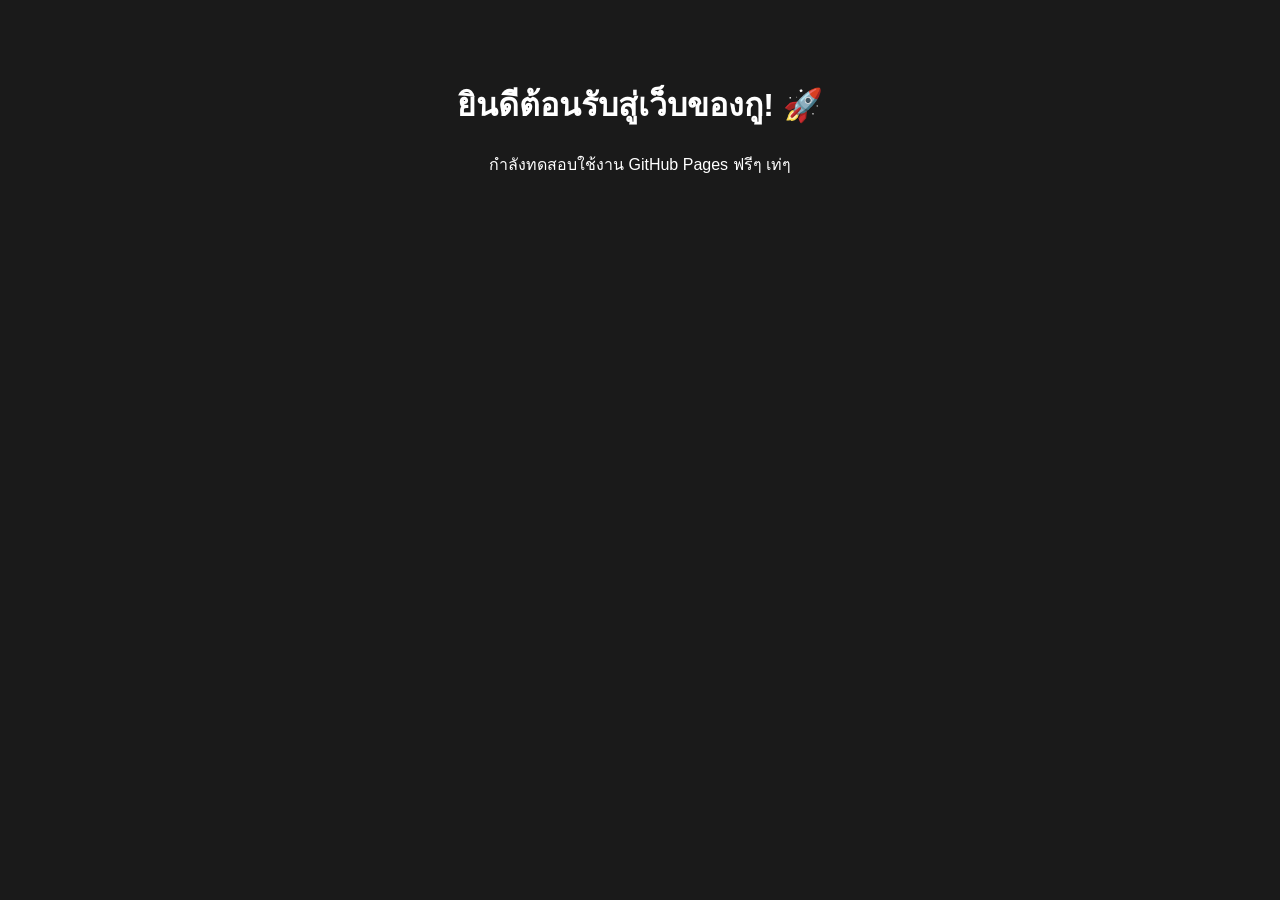
==== index.html @ d581c326 "Create index.html test" ====
<!DOCTYPE html>
<html lang="th">
<head>
    <meta charset="UTF-8">
    <title>เว็บของ vectoriasvg</title>
</head>
<body style="background-color: #1a1a1a; color: white; text-align: center; padding-top: 50px; font-family: sans-serif;">
    <h1>ยินดีต้อนรับสู่เว็บของกู! 🚀</h1>
    <p>กำลังทดสอบใช้งาน GitHub Pages ฟรีๆ เท่ๆ</p>
</body>
</html>
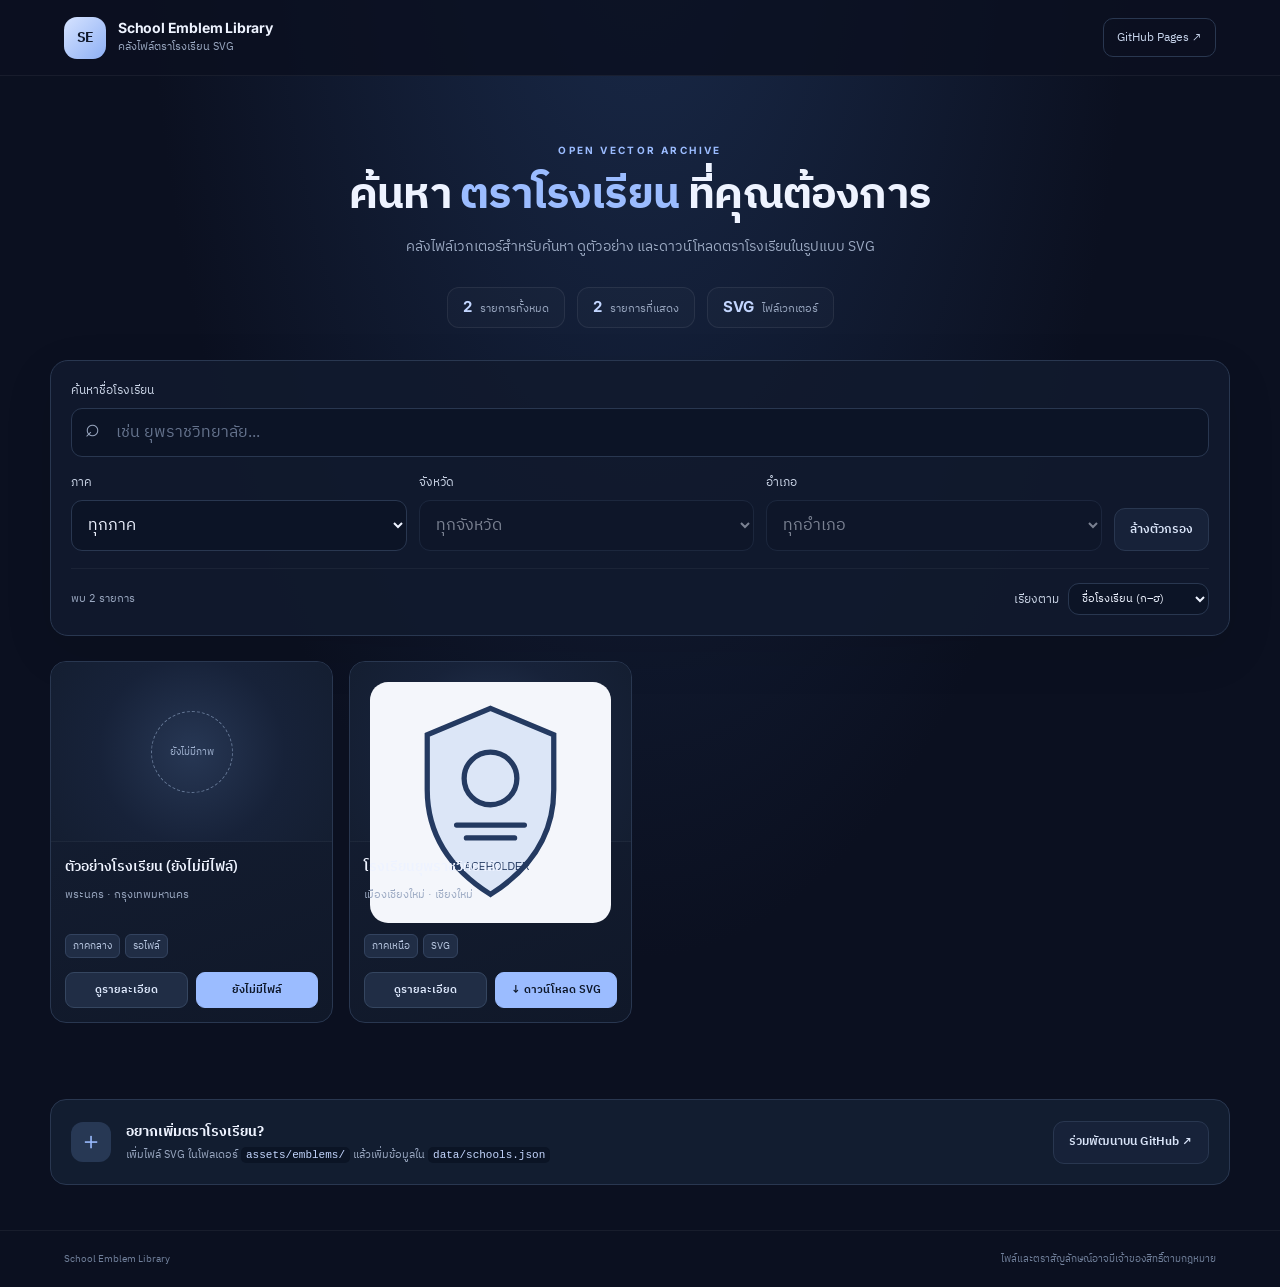
==== commit ddb7cd4f: "Add files via upload" ====
--- a/index.html
+++ b/index.html
@@ -1,11 +1,100 @@
-<!DOCTYPE html>
+<!doctype html>
 <html lang="th">
 <head>
-    <meta charset="UTF-8">
-    <title>เว็บของ vectoriasvg</title>
+  <meta charset="utf-8">
+  <meta name="viewport" content="width=device-width, initial-scale=1">
+  <meta name="theme-color" content="#0b1020">
+  <meta name="description" content="คลังดาวน์โหลดไฟล์ SVG ตราโรงเรียน ค้นหาและกรองตามภาค จังหวัด และอำเภอ">
+  <title>School Emblem Library — คลังตราโรงเรียน SVG</title>
+  <link rel="stylesheet" href="styles.css">
+  <script src="app.js" defer></script>
 </head>
-<body style="background-color: #1a1a1a; color: white; text-align: center; padding-top: 50px; font-family: sans-serif;">
-    <h1>ยินดีต้อนรับสู่เว็บของกู! 🚀</h1>
-    <p>กำลังทดสอบใช้งาน GitHub Pages ฟรีๆ เท่ๆ</p>
+<body>
+  <header class="topbar">
+    <a class="brand" href="./" aria-label="หน้าหลัก School Emblem Library">
+      <span class="brand-mark" aria-hidden="true">SE</span>
+      <span><strong>School Emblem Library</strong><small>คลังไฟล์ตราโรงเรียน SVG</small></span>
+    </a>
+    <a class="github-link" href="https://github.com/" target="_blank" rel="noreferrer">GitHub Pages ↗</a>
+  </header>
+
+  <main class="container">
+    <section class="hero">
+      <p class="eyebrow">OPEN VECTOR ARCHIVE</p>
+      <h1>ค้นหา <span>ตราโรงเรียน</span> ที่คุณต้องการ</h1>
+      <p class="hero-copy">คลังไฟล์เวกเตอร์สำหรับค้นหา ดูตัวอย่าง และดาวน์โหลดตราโรงเรียนในรูปแบบ SVG</p>
+      <div class="stats" aria-live="polite">
+        <div><strong id="total-count">0</strong><span>รายการทั้งหมด</span></div>
+        <div><strong id="shown-count">0</strong><span>รายการที่แสดง</span></div>
+        <div><strong>SVG</strong><span>ไฟล์เวกเตอร์</span></div>
+      </div>
+    </section>
+
+    <section class="filters" aria-label="ค้นหาและกรองตราโรงเรียน">
+      <div class="search-wrap">
+        <label for="search-input">ค้นหาชื่อโรงเรียน</label>
+        <div class="search-field">
+          <span aria-hidden="true">⌕</span>
+          <input id="search-input" type="search" placeholder="เช่น ยุพราชวิทยาลัย..." autocomplete="off">
+          <button id="clear-search" class="clear-search" type="button" aria-label="ล้างคำค้นหา" hidden>×</button>
+        </div>
+      </div>
+      <div class="filter-grid">
+        <div class="field">
+          <label for="region-filter">ภาค</label>
+          <select id="region-filter"><option value="">ทุกภาค</option></select>
+        </div>
+        <div class="field">
+          <label for="province-filter">จังหวัด</label>
+          <select id="province-filter" disabled><option value="">ทุกจังหวัด</option></select>
+        </div>
+        <div class="field">
+          <label for="district-filter">อำเภอ</label>
+          <select id="district-filter" disabled><option value="">ทุกอำเภอ</option></select>
+        </div>
+        <button id="reset-filters" class="reset-button" type="button">ล้างตัวกรอง</button>
+      </div>
+      <div class="filter-foot">
+        <span id="result-summary">กำลังโหลดข้อมูล…</span>
+        <label class="sort-control" for="sort-filter">เรียงตาม
+          <select id="sort-filter">
+            <option value="name">ชื่อโรงเรียน (ก–ฮ)</option>
+            <option value="province">จังหวัด</option>
+            <option value="newest">เพิ่มล่าสุด</option>
+          </select>
+        </label>
+      </div>
+    </section>
+
+    <section class="results-section">
+      <div id="school-grid" class="school-grid" aria-live="polite"></div>
+      <div id="empty-state" class="empty-state" hidden>
+        <div class="empty-icon" aria-hidden="true">⌕</div>
+        <h2>ไม่พบตราโรงเรียน</h2>
+        <p>ลองเปลี่ยนคำค้นหาหรือเลือกตัวกรองอื่น</p>
+        <button id="empty-reset" class="primary-button" type="button">แสดงทั้งหมด</button>
+      </div>
+      <div class="load-more-wrap"><button id="load-more" class="secondary-button" type="button" hidden>แสดงเพิ่มเติม</button></div>
+    </section>
+
+    <section class="contribute">
+      <div class="contribute-icon" aria-hidden="true">＋</div>
+      <div>
+        <h2>อยากเพิ่มตราโรงเรียน?</h2>
+        <p>เพิ่มไฟล์ SVG ในโฟลเดอร์ <code>assets/emblems/</code> แล้วเพิ่มข้อมูลใน <code>data/schools.json</code></p>
+      </div>
+      <a href="https://github.com/" target="_blank" rel="noreferrer" class="secondary-button">ร่วมพัฒนาบน GitHub ↗</a>
+    </section>
+  </main>
+
+  <footer class="footer">
+    <span>School Emblem Library</span>
+    <span>ไฟล์และตราสัญลักษณ์อาจมีเจ้าของสิทธิ์ตามกฎหมาย</span>
+  </footer>
+
+  <dialog id="detail-dialog" class="detail-dialog">
+    <form method="dialog"><button class="dialog-close" aria-label="ปิดหน้าต่าง">×</button></form>
+    <div id="dialog-content"></div>
+  </dialog>
 </body>
 </html>
--- a/styles.css
+++ b/styles.css
@@ -0,0 +1,104 @@
+@import url('https://fonts.googleapis.com/css2?family=IBM+Plex+Sans+Thai:wght@400;500;600;700&family=Inter:wght@400;500;600;700&display=swap');
+
+:root {
+  color-scheme: dark;
+  --bg: #0b1020;
+  --surface: #111a2e;
+  --surface-2: #172239;
+  --surface-3: #202d47;
+  --border: #293750;
+  --text: #eef3ff;
+  --muted: #9ba9c2;
+  --accent: #9bbcff;
+  --accent-strong: #c3d6ff;
+  --success: #a7e3cb;
+  --radius: 18px;
+  font-family: "IBM Plex Sans Thai", Inter, system-ui, sans-serif;
+}
+* { box-sizing: border-box; }
+body { margin: 0; min-height: 100vh; background: radial-gradient(ellipse at 50% -15%, #1a2b4b 0, var(--bg) 55%); color: var(--text); }
+a { color: inherit; text-decoration: none; }
+button, input, select { font: inherit; }
+button, select { cursor: pointer; }
+button:focus-visible, input:focus-visible, select:focus-visible, a:focus-visible { outline: 2px solid var(--accent); outline-offset: 3px; }
+.topbar { height: 76px; padding: 0 clamp(18px, 5vw, 76px); display: flex; align-items: center; justify-content: space-between; border-bottom: 1px solid #ffffff0e; background: #0b1020d9; }
+.brand { display: flex; gap: 12px; align-items: center; }
+.brand-mark { display: grid; place-items: center; width: 42px; height: 42px; border-radius: 13px; color: #10182a; background: linear-gradient(135deg, #d6e3ff, #8eb0f5); font-size: 14px; font-weight: 800; letter-spacing: -1px; }
+.brand strong, .brand small { display: block; }
+.brand strong { font-family: Inter, sans-serif; font-size: 14px; letter-spacing: -.2px; }
+.brand small { color: var(--muted); font-size: 11px; margin-top: 2px; }
+.github-link { color: #c8d5ec; font-size: 12px; border: 1px solid var(--border); padding: 9px 13px; border-radius: 10px; }
+.github-link:hover { background: var(--surface-2); }
+.container { width: min(1180px, calc(100% - 36px)); margin: 0 auto; }
+.hero { padding: 58px 0 32px; text-align: center; }
+.eyebrow { color: var(--accent); font: 700 10px Inter, sans-serif; letter-spacing: 2.4px; }
+h1 { margin: 12px 0 10px; font-size: clamp(27px, 4vw, 43px); line-height: 1.3; letter-spacing: -.8px; }
+h1 span { color: var(--accent); }
+.hero-copy { margin: 0 auto; max-width: 580px; color: var(--muted); font-size: 14px; line-height: 1.8; }
+.stats { display: flex; justify-content: center; gap: 12px; margin-top: 28px; }
+.stats div { display: flex; align-items: baseline; gap: 8px; padding: 9px 15px; border: 1px solid #ffffff12; background: #ffffff05; border-radius: 12px; }
+.stats strong { font: 700 15px Inter, sans-serif; color: var(--accent-strong); }
+.stats span { color: var(--muted); font-size: 11px; }
+.filters { padding: 20px; background: #111a2ee8; border: 1px solid var(--border); border-radius: var(--radius); box-shadow: 0 16px 50px #00000018; }
+label { display: block; color: #cbd5e7; font-size: 12px; margin-bottom: 8px; }
+.search-wrap { max-width: 100%; }
+.search-field { position: relative; }
+.search-field > span { position: absolute; left: 14px; top: 8px; color: var(--muted); font-size: 25px; line-height: 1; }
+input, select { width: 100%; color: var(--text); background: #0c1426; border: 1px solid var(--border); border-radius: 11px; min-height: 43px; padding: 10px 12px; }
+.search-field input { padding-left: 44px; padding-right: 40px; }
+input::placeholder { color: #65738d; }
+input:hover, select:hover { border-color: #465a7c; }
+.clear-search { position: absolute; right: 9px; top: 6px; border: 0; background: transparent; color: var(--muted); font-size: 22px; }
+.filter-grid { display: grid; grid-template-columns: 1fr 1fr 1fr auto; gap: 12px; align-items: end; margin-top: 16px; }
+.field select { padding-right: 28px; }
+select:disabled { opacity: .48; cursor: not-allowed; }
+.reset-button, .secondary-button, .primary-button { min-height: 43px; padding: 10px 15px; border-radius: 11px; border: 1px solid var(--border); color: #d9e4f8; background: var(--surface-2); font-size: 12px; font-weight: 600; }
+.reset-button:hover, .secondary-button:hover { background: var(--surface-3); }
+.filter-foot { display: flex; justify-content: space-between; align-items: center; gap: 12px; border-top: 1px solid #ffffff0c; margin-top: 17px; padding-top: 14px; color: var(--muted); font-size: 11px; }
+.sort-control { display: flex; align-items: center; gap: 9px; margin: 0; white-space: nowrap; }
+.sort-control select { width: auto; min-height: 32px; padding: 5px 28px 5px 9px; font-size: 11px; }
+.results-section { padding: 25px 0 8px; }
+.school-grid { display: grid; grid-template-columns: repeat(4, minmax(0, 1fr)); gap: 16px; }
+.school-card { min-width: 0; overflow: hidden; background: linear-gradient(160deg, #151f34, #101829); border: 1px solid var(--border); border-radius: 16px; transition: transform .18s ease, border-color .18s ease, box-shadow .18s ease; }
+.school-card:hover { transform: translateY(-3px); border-color: #526a93; box-shadow: 0 12px 30px #00000024; }
+.emblem-preview { height: 180px; display: grid; place-items: center; padding: 20px; background: radial-gradient(circle, #273754 0, #172239 56%, #141e31 100%); border-bottom: 1px solid #ffffff0a; }
+.emblem-preview img { display: block; width: 100%; height: 100%; object-fit: contain; }
+.emblem-fallback { width: 82px; height: 82px; border: 1px dashed #657896; border-radius: 50%; display: grid; place-items: center; color: #9fb1cf; font-size: 10px; text-align: center; }
+.card-body { padding: 14px; }
+.school-name { font-size: 14px; font-weight: 600; line-height: 1.55; margin: 0 0 8px; overflow-wrap: anywhere; }
+.location { color: var(--muted); font-size: 11px; line-height: 1.7; min-height: 38px; }
+.tag-row { display: flex; flex-wrap: wrap; gap: 5px; margin-top: 10px; }
+.tag { border: 1px solid #33435f; background: #202d45; color: #b9c8e2; border-radius: 6px; padding: 3px 7px; font-size: 10px; }
+.card-actions { display: grid; grid-template-columns: 1fr 1fr; gap: 8px; padding: 0 14px 14px; }
+.card-actions a, .card-actions button { display: inline-flex; align-items: center; justify-content: center; min-height: 36px; border-radius: 9px; font-size: 11px; font-weight: 600; }
+.preview-button { background: #202d45; border: 1px solid #354660; color: #dce7fb; }
+.download-button { background: var(--accent); color: #0d1729; border: 1px solid var(--accent); }
+.preview-button:hover { background: #2b3b58; }
+.download-button:hover { background: #c0d4ff; }
+.empty-state { text-align: center; padding: 70px 15px; color: var(--muted); }
+.empty-state h2 { color: var(--text); font-size: 20px; margin: 12px 0 4px; }
+.empty-state p { font-size: 13px; }
+.empty-icon { font-size: 42px; color: var(--accent); }
+.primary-button { background: var(--accent); color: #10182a; border-color: var(--accent); }
+.load-more-wrap { display: flex; justify-content: center; padding: 25px 0 35px; }
+.contribute { display: flex; align-items: center; gap: 15px; padding: 20px; margin: 8px 0 45px; background: #121d30; border: 1px solid var(--border); border-radius: 16px; }
+.contribute-icon { flex: 0 0 40px; height: 40px; display: grid; place-items: center; border-radius: 12px; background: #273854; color: var(--accent); font-size: 24px; }
+.contribute div:nth-child(2) { flex: 1; }
+.contribute h2 { margin: 0 0 3px; font-size: 14px; }
+.contribute p { margin: 0; color: var(--muted); font-size: 11px; line-height: 1.7; }
+code { color: #c5d7ff; background: #0b1425; padding: 2px 5px; border-radius: 5px; }
+.footer { display: flex; justify-content: space-between; gap: 16px; padding: 20px clamp(18px, 5vw, 76px); border-top: 1px solid #ffffff0e; color: #71809b; font-size: 10px; }
+.detail-dialog { width: min(600px, calc(100% - 28px)); padding: 0; border: 1px solid var(--border); border-radius: 18px; color: var(--text); background: #111a2e; box-shadow: 0 25px 100px #0009; }
+.detail-dialog::backdrop { background: #050916cc; backdrop-filter: blur(5px); }
+.dialog-close { display: block; margin: 12px 12px 0 auto; width: 34px; height: 34px; border-radius: 9px; border: 1px solid var(--border); background: var(--surface-2); color: var(--text); font-size: 21px; }
+.dialog-inner { padding: 0 25px 25px; }
+.dialog-image { height: 280px; display: grid; place-items: center; padding: 20px; background: #172239; border-radius: 12px; }
+.dialog-image img { max-width: 100%; max-height: 100%; object-fit: contain; }
+.dialog-inner h2 { font-size: 20px; line-height: 1.5; }
+.dialog-inner p { color: var(--muted); font-size: 13px; }
+.dialog-download { display: inline-flex; padding: 10px 16px; border-radius: 9px; background: var(--accent); color: #10182a; font-size: 12px; font-weight: 700; }
+[hidden] { display: none !important; }
+@media (max-width: 980px) { .school-grid { grid-template-columns: repeat(3, minmax(0, 1fr)); } .emblem-preview { height: 165px; } }
+@media (max-width: 720px) { .hero { padding-top: 40px; } .filter-grid { grid-template-columns: 1fr 1fr; } .reset-button { width: 100%; } .school-grid { grid-template-columns: repeat(2, minmax(0, 1fr)); gap: 12px; } .emblem-preview { height: 145px; padding: 15px; } .card-body { padding: 11px; } .card-actions { padding: 0 11px 11px; } .contribute { align-items: flex-start; flex-wrap: wrap; } .contribute .secondary-button { margin-left: 55px; } }
+@media (max-width: 430px) { .topbar { height: 66px; } .brand strong { font-size: 12px; } .brand-mark { width: 36px; height: 36px; } .github-link { font-size: 10px; padding: 8px; } .container { width: calc(100% - 24px); } .stats { gap: 5px; } .stats div { padding: 8px; gap: 5px; flex-direction: column; align-items: center; } .stats span { font-size: 9px; } .filter-grid { grid-template-columns: 1fr; gap: 10px; } .filter-foot { align-items: flex-start; flex-direction: column; } .sort-control { width: 100%; justify-content: space-between; } .sort-control select { flex: 1; max-width: 190px; } .school-name { font-size: 12px; } .location { font-size: 10px; } .card-actions { grid-template-columns: 1fr; } .card-actions a, .card-actions button { min-height: 34px; } .footer { flex-direction: column; } }
+@media (prefers-reduced-motion: reduce) { *, *::before, *::after { transition: none !important; scroll-behavior: auto !important; } }
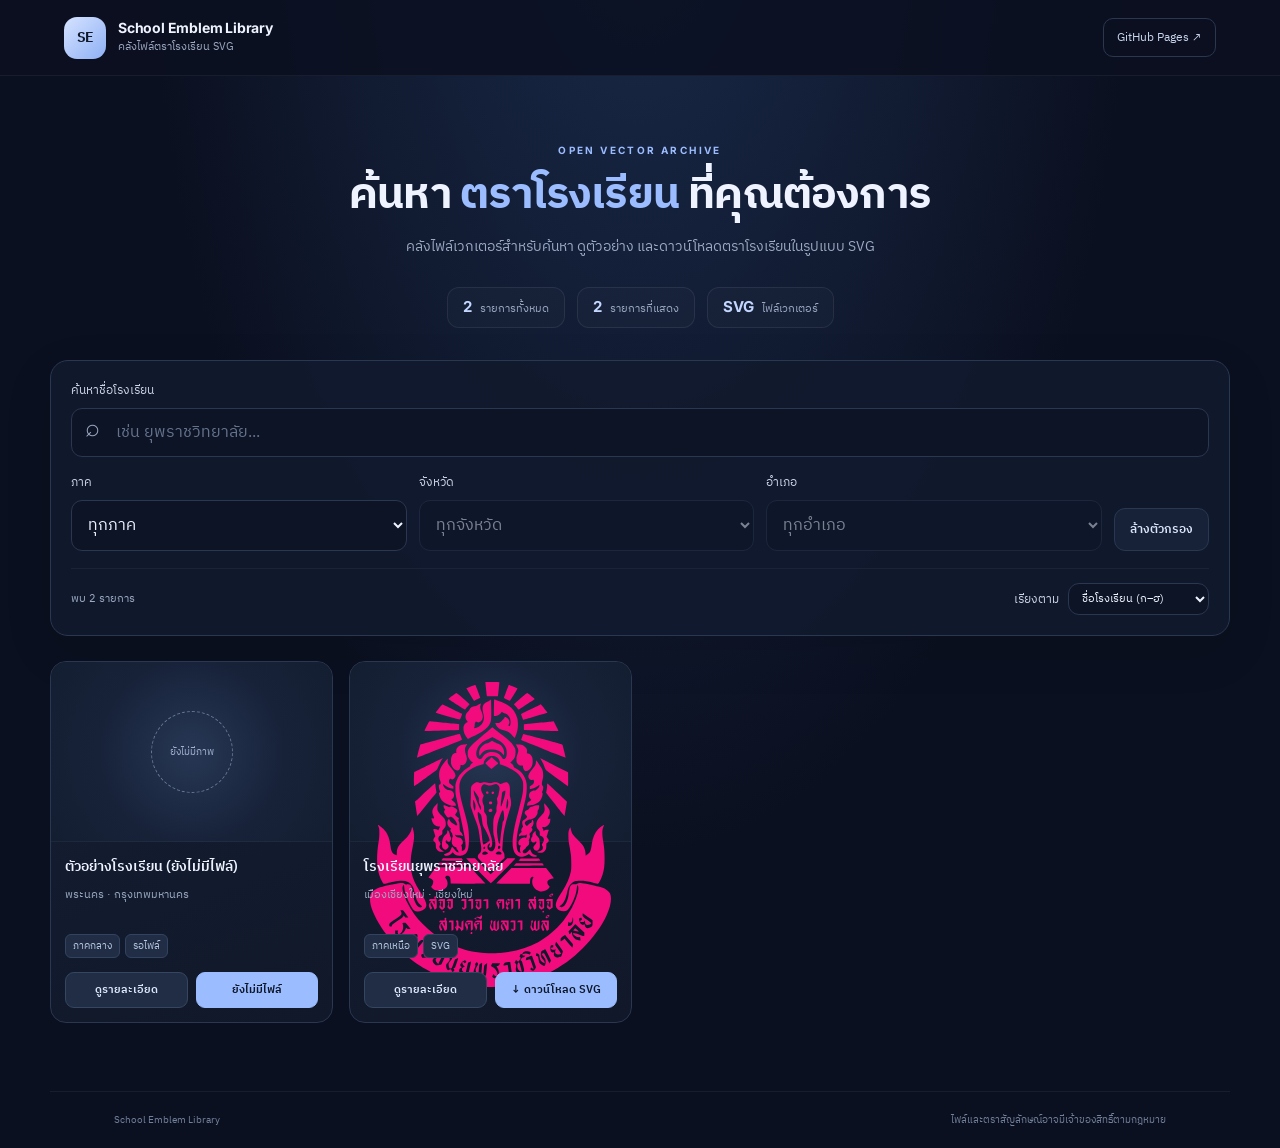
==== commit 94514eaf: "Update index.html" ====
--- a/index.html
+++ b/index.html
@@ -77,16 +77,6 @@
       <div class="load-more-wrap"><button id="load-more" class="secondary-button" type="button" hidden>แสดงเพิ่มเติม</button></div>
     </section>
 
-    <section class="contribute">
-      <div class="contribute-icon" aria-hidden="true">＋</div>
-      <div>
-        <h2>อยากเพิ่มตราโรงเรียน?</h2>
-        <p>เพิ่มไฟล์ SVG ในโฟลเดอร์ <code>assets/emblems/</code> แล้วเพิ่มข้อมูลใน <code>data/schools.json</code></p>
-      </div>
-      <a href="https://github.com/" target="_blank" rel="noreferrer" class="secondary-button">ร่วมพัฒนาบน GitHub ↗</a>
-    </section>
-  </main>
-
   <footer class="footer">
     <span>School Emblem Library</span>
     <span>ไฟล์และตราสัญลักษณ์อาจมีเจ้าของสิทธิ์ตามกฎหมาย</span>
